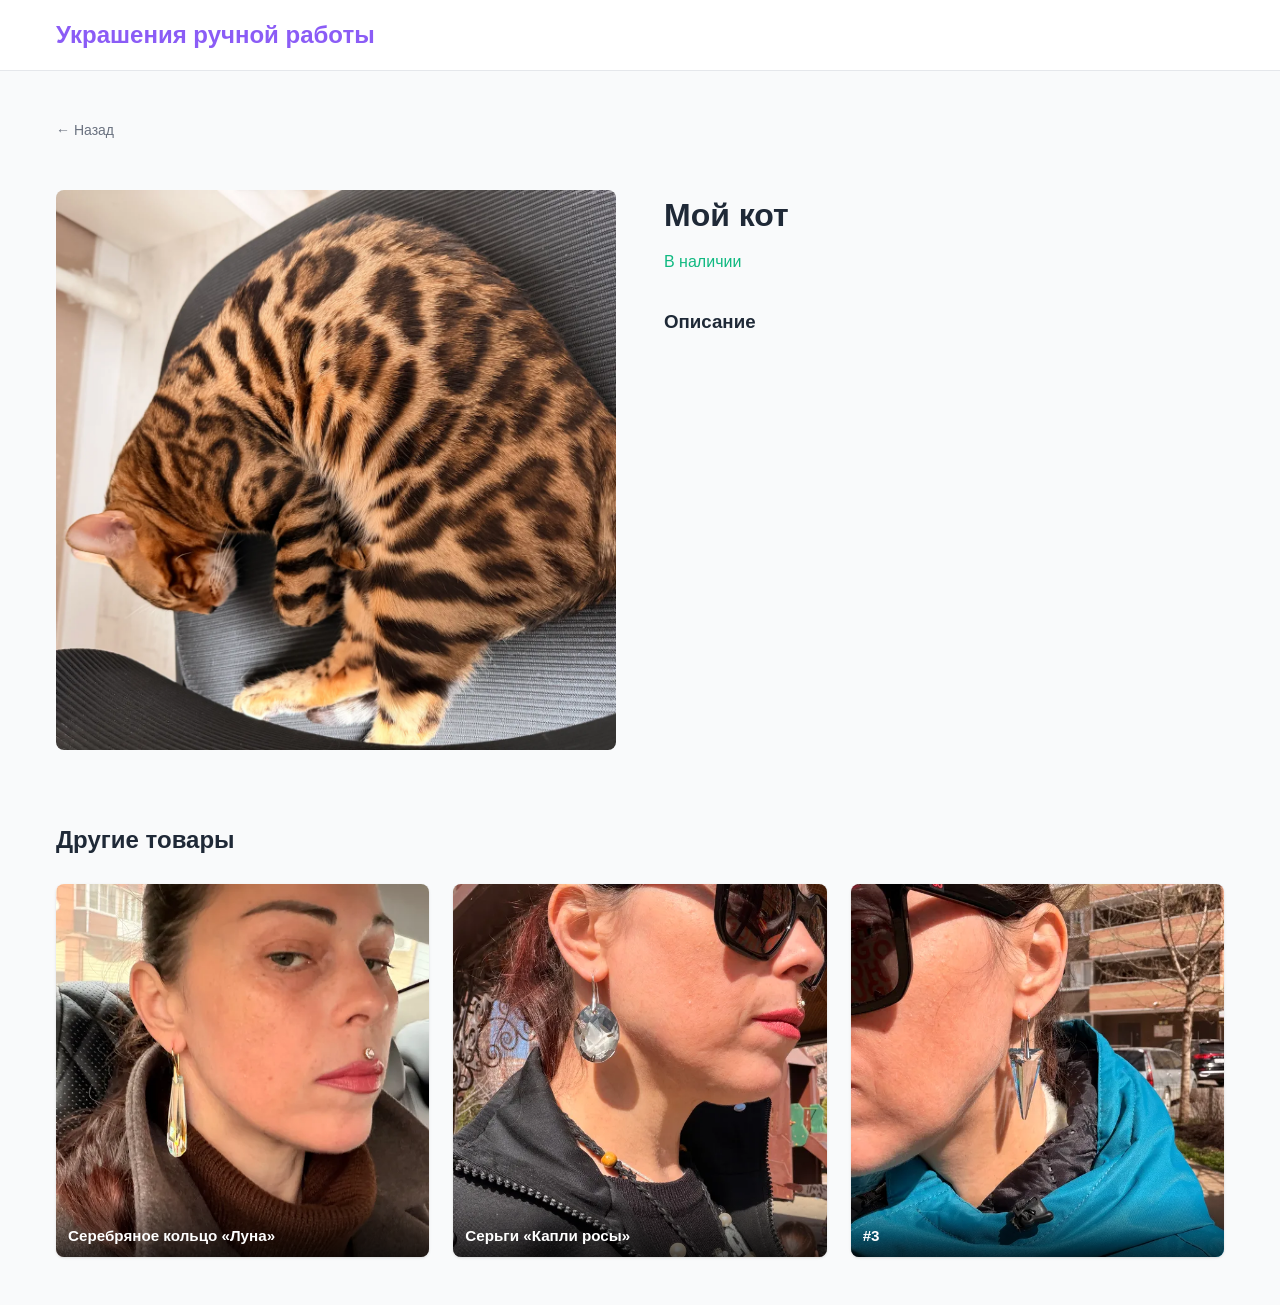
==== c/moj-kot.html @ d9feb068 "Update site" ====
<!DOCTYPE html>
<html lang="ru">
<head>
  <meta charset="UTF-8">
  <meta name="viewport" content="width=device-width, initial-scale=1.0">
  <title>Мой кот</title>
  <link rel="stylesheet" href="../css/style.css">
</head>
<body>
  <header class="site-header">
    <div class="container header-container">
      <a href="../index.html" class="logo">Украшения ручной работы</a>
    </div>
  </header>

  <main class="container">
    <nav class="breadcrumb">
      <a href="../index.html">← Назад</a>
    </nav>

    <div class="product-detail">
      <div class="product-gallery">
        
          <div class="main-image">
            <picture>
              <source
                type="image/webp"
                srcset="../uploads/1774268122673-7hixgzygre5-medium.webp 600w, ../uploads/1774268122673-7hixgzygre5-large.webp 1200w"
                sizes="(max-width: 768px) 100vw, 50vw">
              <img src="../uploads/1774268122673-7hixgzygre5-large.webp" alt="Мой кот" id="mainImage">
            </picture>
          </div>
          
        
      </div>

      <div class="product-info-detail">
        <h1>Мой кот</h1>

        

        
          <p class="in-stock-notice">В наличии</p>
        

        <div class="product-description">
          <h3>Описание</h3>
          <p></p>
        </div>
      </div>
    </div>

    
      <section class="related-products">
        <h2>Другие товары</h2>
        <div class="product-grid">
          
            <div class="product-card">
  <div class="product-image-wrapper">
    <a href="serebryanoe-kolco-luna.html" class="product-image">
      
        
        <picture>
          <source
            type="image/webp"
            srcset="../uploads/1774260838605-kfwz9uoxla-thumb.webp 300w, ../uploads/1774260838605-kfwz9uoxla-medium.webp 600w"
            sizes="(max-width: 480px) 100vw, (max-width: 768px) 50vw, 33vw">
          <img src="../uploads/1774260838605-kfwz9uoxla-medium.webp" alt="Серебряное кольцо «Луна»" loading="lazy">
        </picture>
      
      <div class="product-overlay">
        <span class="product-overlay-name">Серебряное кольцо «Луна»</span>
        
      </div>
    </a>
    
  </div>
</div>

          
            <div class="product-card">
  <div class="product-image-wrapper">
    <a href="sergi-kapli-rosy.html" class="product-image">
      
        
        <picture>
          <source
            type="image/webp"
            srcset="../uploads/1774260901637-pvfjfd7wf6q-thumb.webp 300w, ../uploads/1774260901637-pvfjfd7wf6q-medium.webp 600w"
            sizes="(max-width: 480px) 100vw, (max-width: 768px) 50vw, 33vw">
          <img src="../uploads/1774260901637-pvfjfd7wf6q-medium.webp" alt="Серьги «Капли росы»" loading="lazy">
        </picture>
      
      <div class="product-overlay">
        <span class="product-overlay-name">Серьги «Капли росы»</span>
        
      </div>
    </a>
    
  </div>
</div>

          
            <div class="product-card">
  <div class="product-image-wrapper">
    <a href="product-3.html" class="product-image">
      
        
        <picture>
          <source
            type="image/webp"
            srcset="../uploads/1774268077307-n5m4ckhvtsq-thumb.webp 300w, ../uploads/1774268077307-n5m4ckhvtsq-medium.webp 600w"
            sizes="(max-width: 480px) 100vw, (max-width: 768px) 50vw, 33vw">
          <img src="../uploads/1774268077307-n5m4ckhvtsq-medium.webp" alt="Товар #3" loading="lazy">
        </picture>
      
      <div class="product-overlay">
        <span class="product-overlay-name">#3</span>
        
      </div>
    </a>
    
  </div>
</div>

          
        </div>
      </section>
    
  </main>

  <script src="../js/main.js"></script>
</body>
</html>
---- css/style.css ----
/* Reset and Base */
*, *::before, *::after {
  box-sizing: border-box;
  margin: 0;
  padding: 0;
}

:root {
  --color-primary: #8b5cf6;
  --color-primary-dark: #7c3aed;
  --color-secondary: #6b7280;
  --color-success: #10b981;
  --color-warning: #f59e0b;
  --color-danger: #ef4444;
  --color-info: #3b82f6;
  --color-text: #1f2937;
  --color-text-light: #6b7280;
  --color-bg: #f9fafb;
  --color-white: #ffffff;
  --color-border: #e5e7eb;
  --shadow-sm: 0 1px 2px 0 rgb(0 0 0 / 0.05);
  --shadow: 0 1px 3px 0 rgb(0 0 0 / 0.1), 0 1px 2px -1px rgb(0 0 0 / 0.1);
  --shadow-lg: 0 10px 15px -3px rgb(0 0 0 / 0.1), 0 4px 6px -4px rgb(0 0 0 / 0.1);
  --radius: 8px;
}

body {
  font-family: -apple-system, BlinkMacSystemFont, 'Segoe UI', Roboto, Oxygen, Ubuntu, sans-serif;
  line-height: 1.6;
  color: var(--color-text);
  background: var(--color-bg);
}

a {
  color: var(--color-primary);
  text-decoration: none;
}

a:hover {
  color: var(--color-primary-dark);
}

img {
  max-width: 100%;
  height: auto;
}

/* Container */
.container {
  max-width: 1200px;
  margin: 0 auto;
  padding: 0 1rem;
}

main.container {
  padding-top: 2rem;
}

/* Header */
.site-header {
  background: var(--color-white);
  border-bottom: 1px solid var(--color-border);
  padding: 1rem 0;
  position: sticky;
  top: 0;
  z-index: 100;
}

.header-container {
  display: flex;
  align-items: center;
  justify-content: space-between;
  gap: 2rem;
  flex-wrap: wrap;
}

.logo {
  font-size: 1.5rem;
  font-weight: 700;
  color: var(--color-primary);
}

.main-nav {
  display: flex;
  gap: 1.5rem;
  align-items: center;
}

.main-nav a {
  color: var(--color-text);
  font-weight: 500;
}

.main-nav a:hover {
  color: var(--color-primary);
}

.dropdown {
  position: relative;
}

.dropdown-toggle {
  cursor: pointer;
  font-weight: 500;
}

.dropdown-menu {
  display: none;
  position: absolute;
  top: 100%;
  left: 0;
  background: var(--color-white);
  border: 1px solid var(--color-border);
  border-radius: var(--radius);
  box-shadow: var(--shadow-lg);
  min-width: 180px;
  padding: 0.5rem 0;
  z-index: 50;
}

.dropdown:hover .dropdown-menu {
  display: block;
}

.dropdown-menu a {
  display: block;
  padding: 0.5rem 1rem;
  color: var(--color-text);
}

.dropdown-menu a:hover {
  background: var(--color-bg);
}

.search-form {
  display: flex;
  gap: 0.5rem;
}

.search-form input {
  padding: 0.5rem 1rem;
  border: 1px solid var(--color-border);
  border-radius: var(--radius);
  width: 200px;
}

.search-form button {
  padding: 0.5rem 1rem;
  background: var(--color-primary);
  color: white;
  border: none;
  border-radius: var(--radius);
  cursor: pointer;
}

.search-form button:hover {
  background: var(--color-primary-dark);
}

/* Footer */
.site-footer {
  background: var(--color-text);
  color: var(--color-white);
  padding: 3rem 0 1rem;
  margin-top: 4rem;
}

.footer-content {
  display: grid;
  grid-template-columns: repeat(auto-fit, minmax(200px, 1fr));
  gap: 2rem;
  margin-bottom: 2rem;
}

.footer-section h3,
.footer-section h4 {
  margin-bottom: 1rem;
}

.footer-section ul {
  list-style: none;
}

.footer-section li {
  margin-bottom: 0.5rem;
}

.footer-section a {
  color: var(--color-border);
}

.footer-section a:hover {
  color: var(--color-white);
}

.footer-bottom {
  border-top: 1px solid rgba(255, 255, 255, 0.1);
  padding-top: 1rem;
  text-align: center;
  color: var(--color-text-light);
}

/* Hero */
.hero {
  text-align: center;
  padding: 4rem 2rem;
  background: linear-gradient(135deg, var(--color-primary) 0%, var(--color-primary-dark) 100%);
  color: white;
  border-radius: var(--radius);
  margin: 2rem 0;
}

.hero h1 {
  font-size: 2.5rem;
  margin-bottom: 1rem;
}

.hero p {
  font-size: 1.25rem;
  margin-bottom: 2rem;
  opacity: 0.9;
}

/* Buttons */
.btn {
  display: inline-block;
  padding: 0.75rem 1.5rem;
  border: none;
  border-radius: var(--radius);
  font-weight: 500;
  cursor: pointer;
  text-align: center;
  transition: all 0.2s;
}

.btn-primary {
  background: var(--color-primary);
  color: white;
}

.btn-primary:hover {
  background: var(--color-primary-dark);
  color: white;
}

.btn-secondary {
  background: var(--color-secondary);
  color: white;
}

.btn-secondary:hover {
  background: #4b5563;
  color: white;
}

.btn-danger {
  background: var(--color-danger);
  color: white;
}

.btn-danger:hover {
  background: #dc2626;
  color: white;
}

.btn-sm {
  padding: 0.375rem 0.75rem;
  font-size: 0.875rem;
}

.btn-block {
  display: block;
  width: 100%;
}

/* Product Grid */
.product-grid {
  display: grid;
  grid-template-columns: repeat(3, 1fr);
  gap: 1.5rem;
}

@media (max-width: 768px) {
  .product-grid {
    grid-template-columns: repeat(2, 1fr);
    gap: 1rem;
  }
}

@media (max-width: 480px) {
  .product-grid {
    grid-template-columns: 1fr;
  }
}

.product-card {
  background: var(--color-white);
  border-radius: var(--radius);
  overflow: hidden;
  box-shadow: var(--shadow);
  transition: transform 0.2s, box-shadow 0.2s;
}

.product-card:hover {
  transform: translateY(-4px);
  box-shadow: var(--shadow-lg);
}

.product-image-wrapper {
  position: relative;
}

.edit-overlay {
  position: absolute;
  top: 0.5rem;
  right: 0.5rem;
  padding: 0.25rem 0.5rem;
  background: rgba(0, 0, 0, 0.6);
  color: white;
  border-radius: 0.25rem;
  font-size: 0.875rem;
  opacity: 0.5;
  transition: opacity 0.2s;
  z-index: 1;
  text-decoration: none;
}

.edit-overlay:hover {
  opacity: 1;
  background: var(--color-primary);
}

.product-image {
  position: relative;
  display: block;
  line-height: 0;
}

.product-image img,
.product-image .placeholder-image {
  width: 100%;
  aspect-ratio: 1;
  object-fit: cover;
  display: block;
}

.placeholder-image {
  display: flex;
  align-items: center;
  justify-content: center;
  background: var(--color-bg);
  color: var(--color-text-light);
  font-size: 0.875rem;
}

.placeholder-image.large {
  height: 400px;
}

.product-overlay {
  position: absolute;
  bottom: 0;
  left: 0;
  right: 0;
  padding: 2rem 0.75rem 0.75rem;
  background: linear-gradient(transparent, rgba(0, 0, 0, 0.7));
  display: flex;
  justify-content: space-between;
  align-items: flex-end;
  gap: 0.5rem;
}

.product-overlay-name {
  color: white;
  font-weight: 600;
  font-size: 0.95rem;
  line-height: 1.2;
}

.product-overlay-price {
  color: white;
  font-weight: 700;
  font-size: 1.1rem;
  white-space: nowrap;
}

.out-of-stock {
  display: inline-block;
  padding: 0.25rem 0.5rem;
  background: var(--color-warning);
  color: white;
  font-size: 0.75rem;
  border-radius: 4px;
  margin-top: 0.5rem;
}

/* Categories */
.category-grid {
  display: grid;
  grid-template-columns: repeat(auto-fill, minmax(200px, 1fr));
  gap: 1rem;
}

.category-card {
  display: block;
  padding: 1.5rem;
  background: var(--color-white);
  border: 1px solid var(--color-border);
  border-radius: var(--radius);
  text-align: center;
  transition: all 0.2s;
}

.category-card:hover {
  border-color: var(--color-primary);
  box-shadow: var(--shadow);
}

.category-card h3 {
  color: var(--color-text);
  margin-bottom: 0.5rem;
}

.category-card p {
  color: var(--color-text-light);
  font-size: 0.875rem;
}

/* Sections */
.featured-section,
.categories-section,
.related-products {
  margin: 3rem 0;
}

.featured-section h2,
.categories-section h2,
.related-products h2 {
  margin-bottom: 1.5rem;
}

.section-footer {
  margin-top: 2rem;
  text-align: center;
}

/* Catalog Layout */
.catalog-layout {
  display: grid;
  grid-template-columns: 220px 1fr;
  gap: 2rem;
  margin-top: 2rem;
}

.catalog-sidebar h3 {
  margin-bottom: 1rem;
}

.category-list {
  list-style: none;
}

.category-list li {
  margin-bottom: 0.5rem;
}

.category-list a {
  display: block;
  padding: 0.5rem;
  color: var(--color-text);
  border-radius: 4px;
}

.category-list a:hover,
.category-list a.active {
  background: var(--color-primary);
  color: white;
}

/* Page Header */
.page-header {
  margin: 2rem 0;
}

.page-header h1 {
  margin-bottom: 0.5rem;
}

.page-header p {
  color: var(--color-text-light);
}

/* Breadcrumb */
.breadcrumb {
  padding: 1rem 0;
  font-size: 0.875rem;
  color: var(--color-text-light);
}

.breadcrumb a {
  color: var(--color-text-light);
}

.breadcrumb a:hover {
  color: var(--color-primary);
}

/* Product Detail */
.product-detail {
  display: grid;
  grid-template-columns: 1fr 1fr;
  gap: 3rem;
  margin: 2rem 0;
}

.product-gallery .main-image {
  margin-bottom: 1rem;
}

.product-gallery .main-image img {
  width: 100%;
  aspect-ratio: 1;
  object-fit: cover;
  border-radius: var(--radius);
}

.thumbnail-list {
  display: flex;
  gap: 0.5rem;
}

.thumbnail {
  width: 200px;
  aspect-ratio: 1;
  object-fit: cover;
  border-radius: 4px;
  cursor: pointer;
  border: 2px solid transparent;
}

.thumbnail.active,
.thumbnail:hover {
  border-color: var(--color-primary);
}

.product-info-detail h1 {
  font-size: 2rem;
  margin-bottom: 0.5rem;
}

.product-category-badge {
  display: inline-block;
  padding: 0.25rem 0.75rem;
  background: var(--color-bg);
  border-radius: 999px;
  font-size: 0.875rem;
  margin-bottom: 1rem;
}

.product-category-badge a {
  color: var(--color-text);
}

.product-price-large {
  font-size: 2rem;
  font-weight: 700;
  color: var(--color-primary);
  margin-bottom: 1rem;
}

.in-stock-notice {
  color: var(--color-success);
  font-weight: 500;
}

.out-of-stock-notice {
  color: var(--color-danger);
  font-weight: 500;
}

.product-description {
  margin-top: 2rem;
}

.product-description h3 {
  margin-bottom: 0.5rem;
}

/* Empty State */
.empty-state,
.empty-message {
  text-align: center;
  padding: 3rem;
  color: var(--color-text-light);
}

/* Error Page */
.error-page {
  text-align: center;
  padding: 4rem 2rem;
}

.error-page h1 {
  font-size: 6rem;
  color: var(--color-primary);
  margin-bottom: 1rem;
}

.error-page p {
  font-size: 1.5rem;
  margin-bottom: 2rem;
  color: var(--color-text-light);
}

/* Responsive */
@media (max-width: 768px) {
  .header-container {
    flex-direction: column;
    gap: 1rem;
  }

  .catalog-layout {
    grid-template-columns: 1fr;
  }

  .catalog-sidebar {
    order: 2;
  }

  .product-detail {
    grid-template-columns: 1fr;
  }

  .hero h1 {
    font-size: 1.75rem;
  }
}

/* Modal */
.modal {
  display: none;
  position: fixed;
  inset: 0;
  background: rgba(0, 0, 0, 0.5);
  z-index: 1000;
  overflow-y: auto;
  padding: 2rem;
}

.modal.active {
  display: flex;
  align-items: flex-start;
  justify-content: center;
}

.modal-content {
  background: var(--color-white);
  border-radius: var(--radius);
  width: 100%;
  max-width: 600px;
  position: relative;
  margin-top: 2rem;
}

.modal-close {
  position: absolute;
  top: 0.5rem;
  right: 0.5rem;
  width: 2rem;
  height: 2rem;
  border: none;
  background: none;
  font-size: 1.5rem;
  cursor: pointer;
  color: var(--color-text-light);
  z-index: 1;
}

.modal-close:hover {
  color: var(--color-text);
}

#modal-body {
  padding: 1.5rem;
}

#modal-body h1 {
  font-size: 1.25rem;
  margin-bottom: 1.5rem;
}

#modal-body .form-group {
  margin-bottom: 1rem;
}

#modal-body .form-group label {
  display: block;
  margin-bottom: 0.25rem;
  font-weight: 500;
  font-size: 0.875rem;
}

#modal-body .form-group input[type="text"],
#modal-body .form-group input[type="number"],
#modal-body .form-group textarea {
  width: 100%;
  padding: 0.5rem;
  border: 1px solid var(--color-border);
  border-radius: var(--radius);
  font-size: 0.875rem;
}

#modal-body .form-group input:focus,
#modal-body .form-group textarea:focus {
  outline: none;
  border-color: var(--color-primary);
}

#modal-body .checkbox-group label {
  display: flex;
  align-items: center;
  gap: 0.5rem;
  cursor: pointer;
}

#modal-body .image-preview-grid {
  display: grid;
  grid-template-columns: repeat(4, 1fr);
  gap: 0.5rem;
}

#modal-body .image-preview-item {
  position: relative;
  border: 1px solid var(--color-border);
  border-radius: var(--radius);
  overflow: hidden;
}

#modal-body .image-preview-item img {
  width: 100%;
  aspect-ratio: 1;
  object-fit: cover;
  display: block;
}

#modal-body .image-preview-item .main-badge {
  position: absolute;
  top: 0.25rem;
  left: 0.25rem;
  background: var(--color-primary);
  color: white;
  font-size: 0.6rem;
  padding: 0.1rem 0.25rem;
  border-radius: 3px;
}

#modal-body .image-preview-item .image-actions {
  position: absolute;
  bottom: 0.25rem;
  left: 0;
  right: 0;
  display: flex;
  justify-content: center;
  gap: 0.25rem;
}

#modal-body .image-preview-item .image-actions .btn {
  font-size: 0.6rem;
  padding: 0.15rem 0.3rem;
}

#modal-body .form-actions {
  margin-top: 1.5rem;
  display: flex;
  gap: 0.5rem;
}

#modal-body .alert-error {
  background: #fee2e2;
  color: #991b1b;
  padding: 0.75rem;
  border-radius: var(--radius);
  margin-bottom: 1rem;
  font-size: 0.875rem;
}
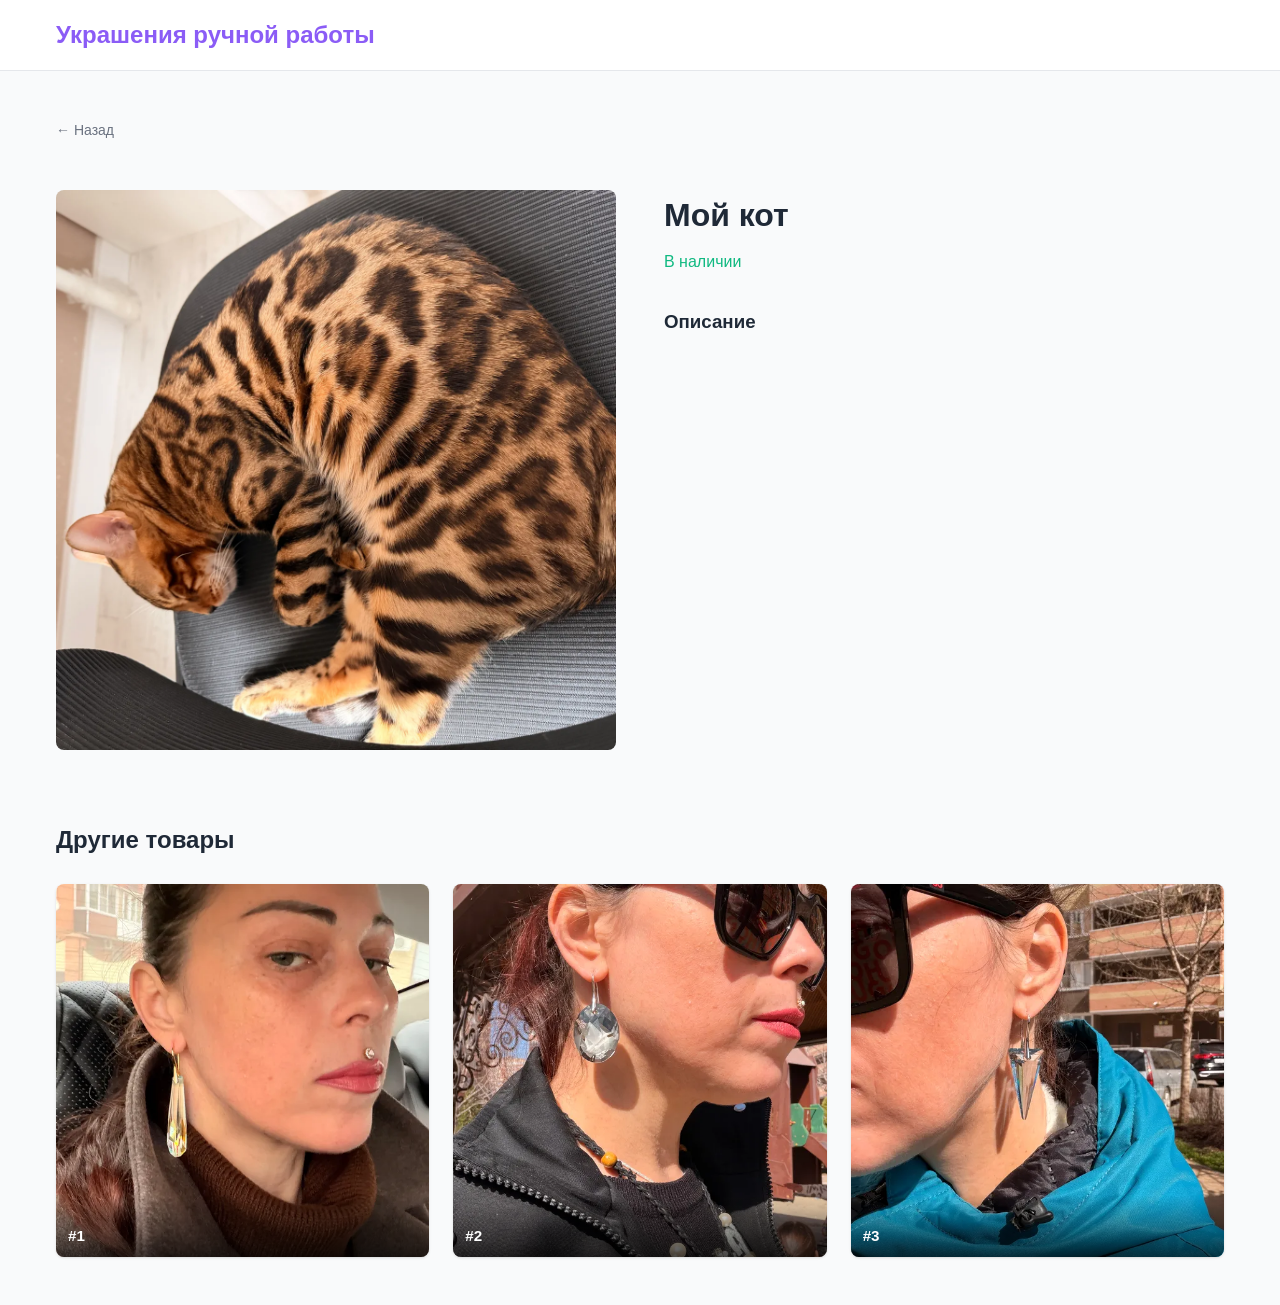
==== commit 98109389: "Update site" ====
--- a/c/moj-kot.html
+++ b/c/moj-kot.html
@@ -57,7 +57,7 @@
           
             <div class="product-card">
   <div class="product-image-wrapper">
-    <a href="serebryanoe-kolco-luna.html" class="product-image">
+    <a href="product-1.html" class="product-image">
       
         
         <picture>
@@ -65,11 +65,11 @@
             type="image/webp"
             srcset="../uploads/1774260838605-kfwz9uoxla-thumb.webp 300w, ../uploads/1774260838605-kfwz9uoxla-medium.webp 600w"
             sizes="(max-width: 480px) 100vw, (max-width: 768px) 50vw, 33vw">
-          <img src="../uploads/1774260838605-kfwz9uoxla-medium.webp" alt="Серебряное кольцо «Луна»" loading="lazy">
+          <img src="../uploads/1774260838605-kfwz9uoxla-medium.webp" alt="Товар #1" loading="lazy">
         </picture>
       
       <div class="product-overlay">
-        <span class="product-overlay-name">Серебряное кольцо «Луна»</span>
+        <span class="product-overlay-name">#1</span>
         
       </div>
     </a>
@@ -80,7 +80,7 @@
           
             <div class="product-card">
   <div class="product-image-wrapper">
-    <a href="sergi-kapli-rosy.html" class="product-image">
+    <a href="product-2.html" class="product-image">
       
         
         <picture>
@@ -88,11 +88,11 @@
             type="image/webp"
             srcset="../uploads/1774260901637-pvfjfd7wf6q-thumb.webp 300w, ../uploads/1774260901637-pvfjfd7wf6q-medium.webp 600w"
             sizes="(max-width: 480px) 100vw, (max-width: 768px) 50vw, 33vw">
-          <img src="../uploads/1774260901637-pvfjfd7wf6q-medium.webp" alt="Серьги «Капли росы»" loading="lazy">
+          <img src="../uploads/1774260901637-pvfjfd7wf6q-medium.webp" alt="Товар #2" loading="lazy">
         </picture>
       
       <div class="product-overlay">
-        <span class="product-overlay-name">Серьги «Капли росы»</span>
+        <span class="product-overlay-name">#2</span>
         
       </div>
     </a>
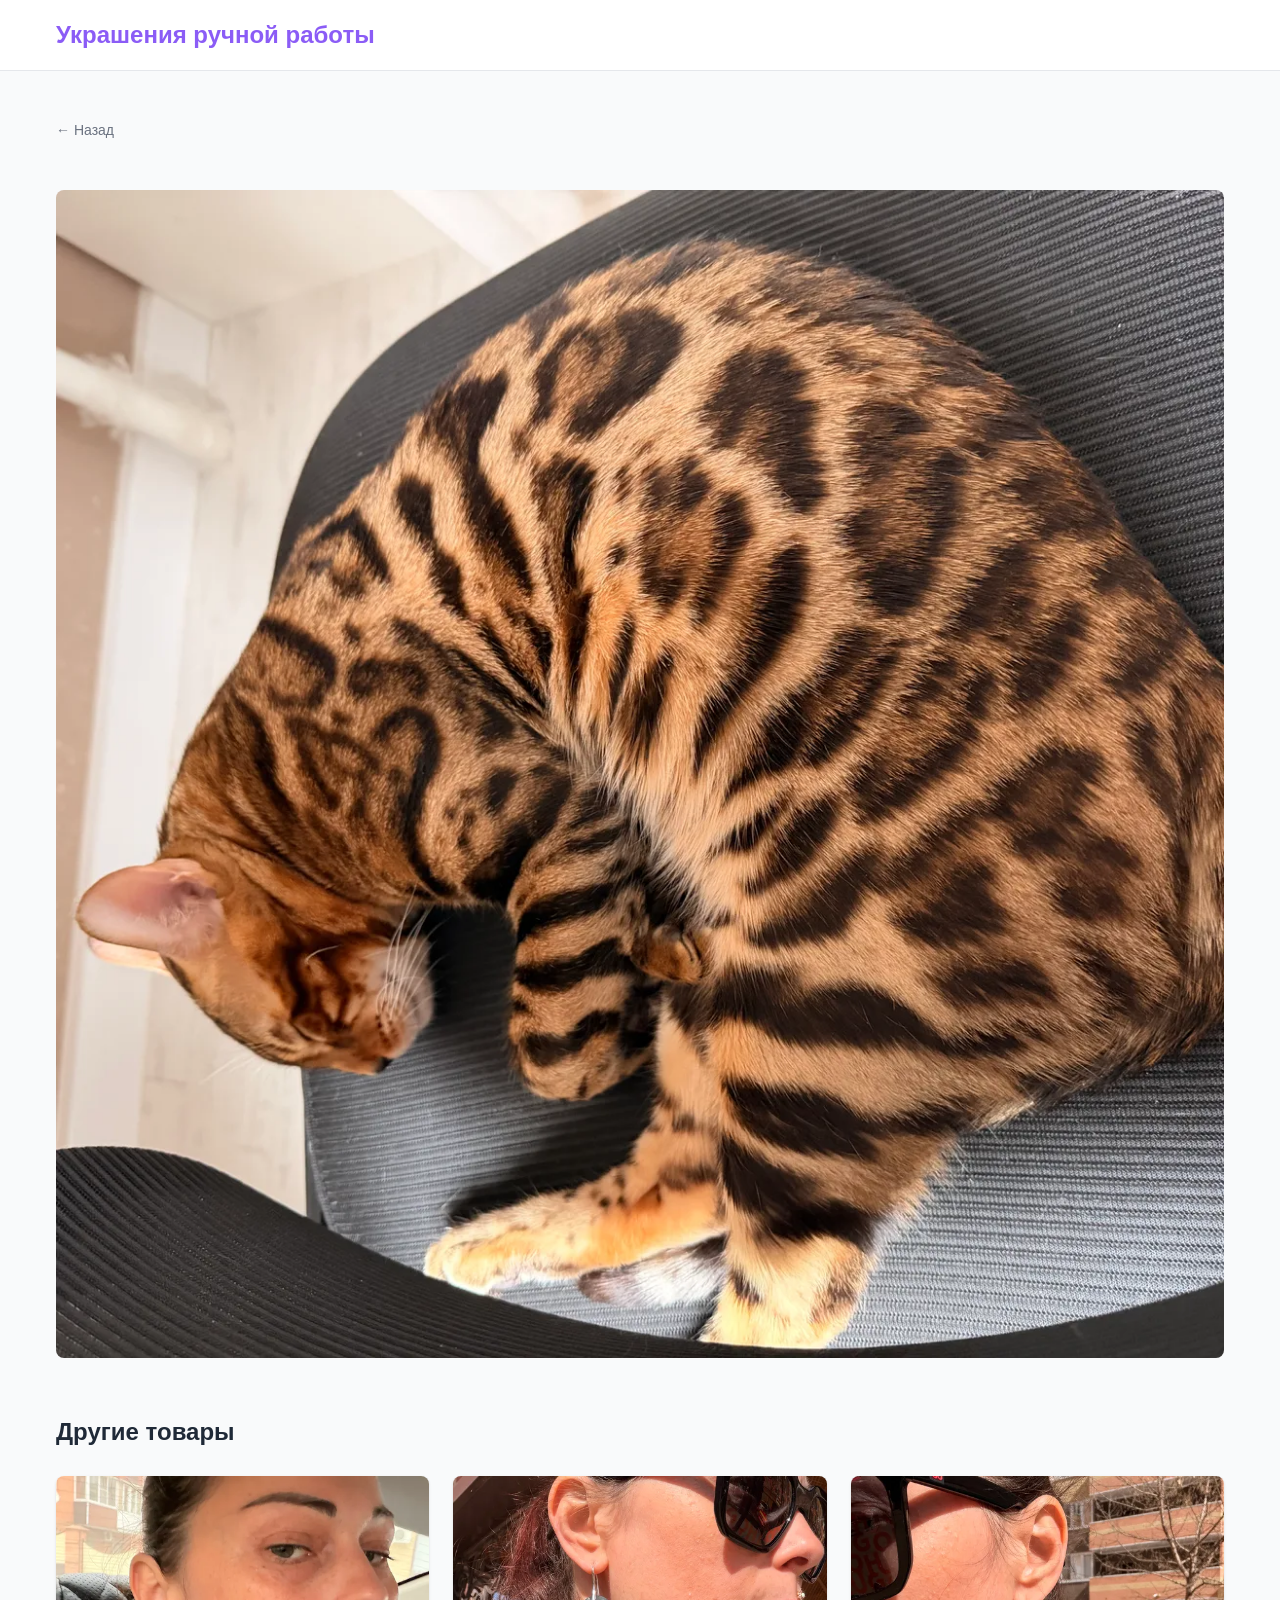
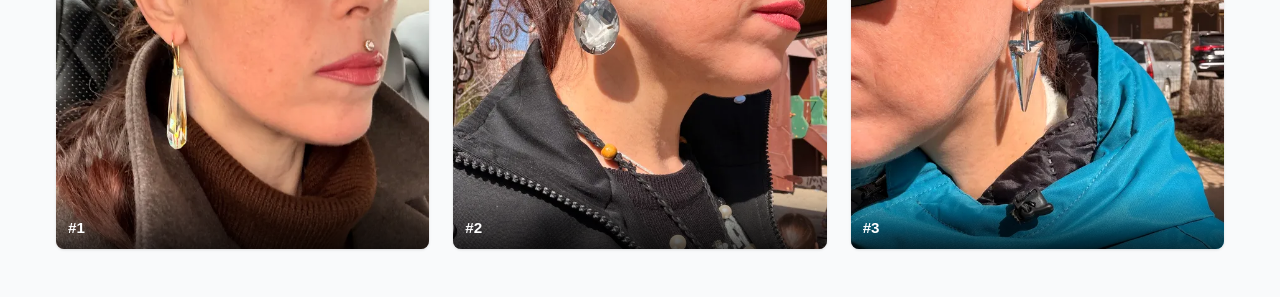
==== commit f474bbc7: "Update site" ====
--- a/c/moj-kot.html
+++ b/c/moj-kot.html
@@ -18,36 +18,23 @@
       <a href="../index.html">← Назад</a>
     </nav>
 
-    <div class="product-detail">
-      <div class="product-gallery">
+    <div class="product-detail-full">
+      
+        <div class="main-image-full">
+          <picture>
+            <source
+              type="image/webp"
+              srcset="../uploads/1774268122673-7hixgzygre5-medium.webp 600w, ../uploads/1774268122673-7hixgzygre5-large.webp 1200w"
+              sizes="100vw">
+            <img src="../uploads/1774268122673-7hixgzygre5-large.webp" alt="Мой кот" id="mainImage">
+          </picture>
+        </div>
         
-          <div class="main-image">
-            <picture>
-              <source
-                type="image/webp"
-                srcset="../uploads/1774268122673-7hixgzygre5-medium.webp 600w, ../uploads/1774268122673-7hixgzygre5-large.webp 1200w"
-                sizes="(max-width: 768px) 100vw, 50vw">
-              <img src="../uploads/1774268122673-7hixgzygre5-large.webp" alt="Мой кот" id="mainImage">
-            </picture>
-          </div>
-          
-        
-      </div>
+      
 
-      <div class="product-info-detail">
-        <h1>Мой кот</h1>
+      
 
-        
-
-        
-          <p class="in-stock-notice">В наличии</p>
-        
-
-        <div class="product-description">
-          <h3>Описание</h3>
-          <p></p>
-        </div>
-      </div>
+      
     </div>
 
     
--- a/css/style.css
+++ b/css/style.css
@@ -506,21 +506,16 @@
 }
 
 /* Product Detail */
-.product-detail {
-  display: grid;
-  grid-template-columns: 1fr 1fr;
-  gap: 3rem;
+.product-detail-full {
   margin: 2rem 0;
 }
 
-.product-gallery .main-image {
-  margin-bottom: 1rem;
-}
-
-.product-gallery .main-image img {
+.main-image-full {
+  margin-bottom: 1rem;
+}
+
+.main-image-full img {
   width: 100%;
-  aspect-ratio: 1;
-  object-fit: cover;
   border-radius: var(--radius);
 }
 
@@ -627,9 +622,6 @@
     order: 2;
   }
 
-  .product-detail {
-    grid-template-columns: 1fr;
-  }
 
   .hero h1 {
     font-size: 1.75rem;
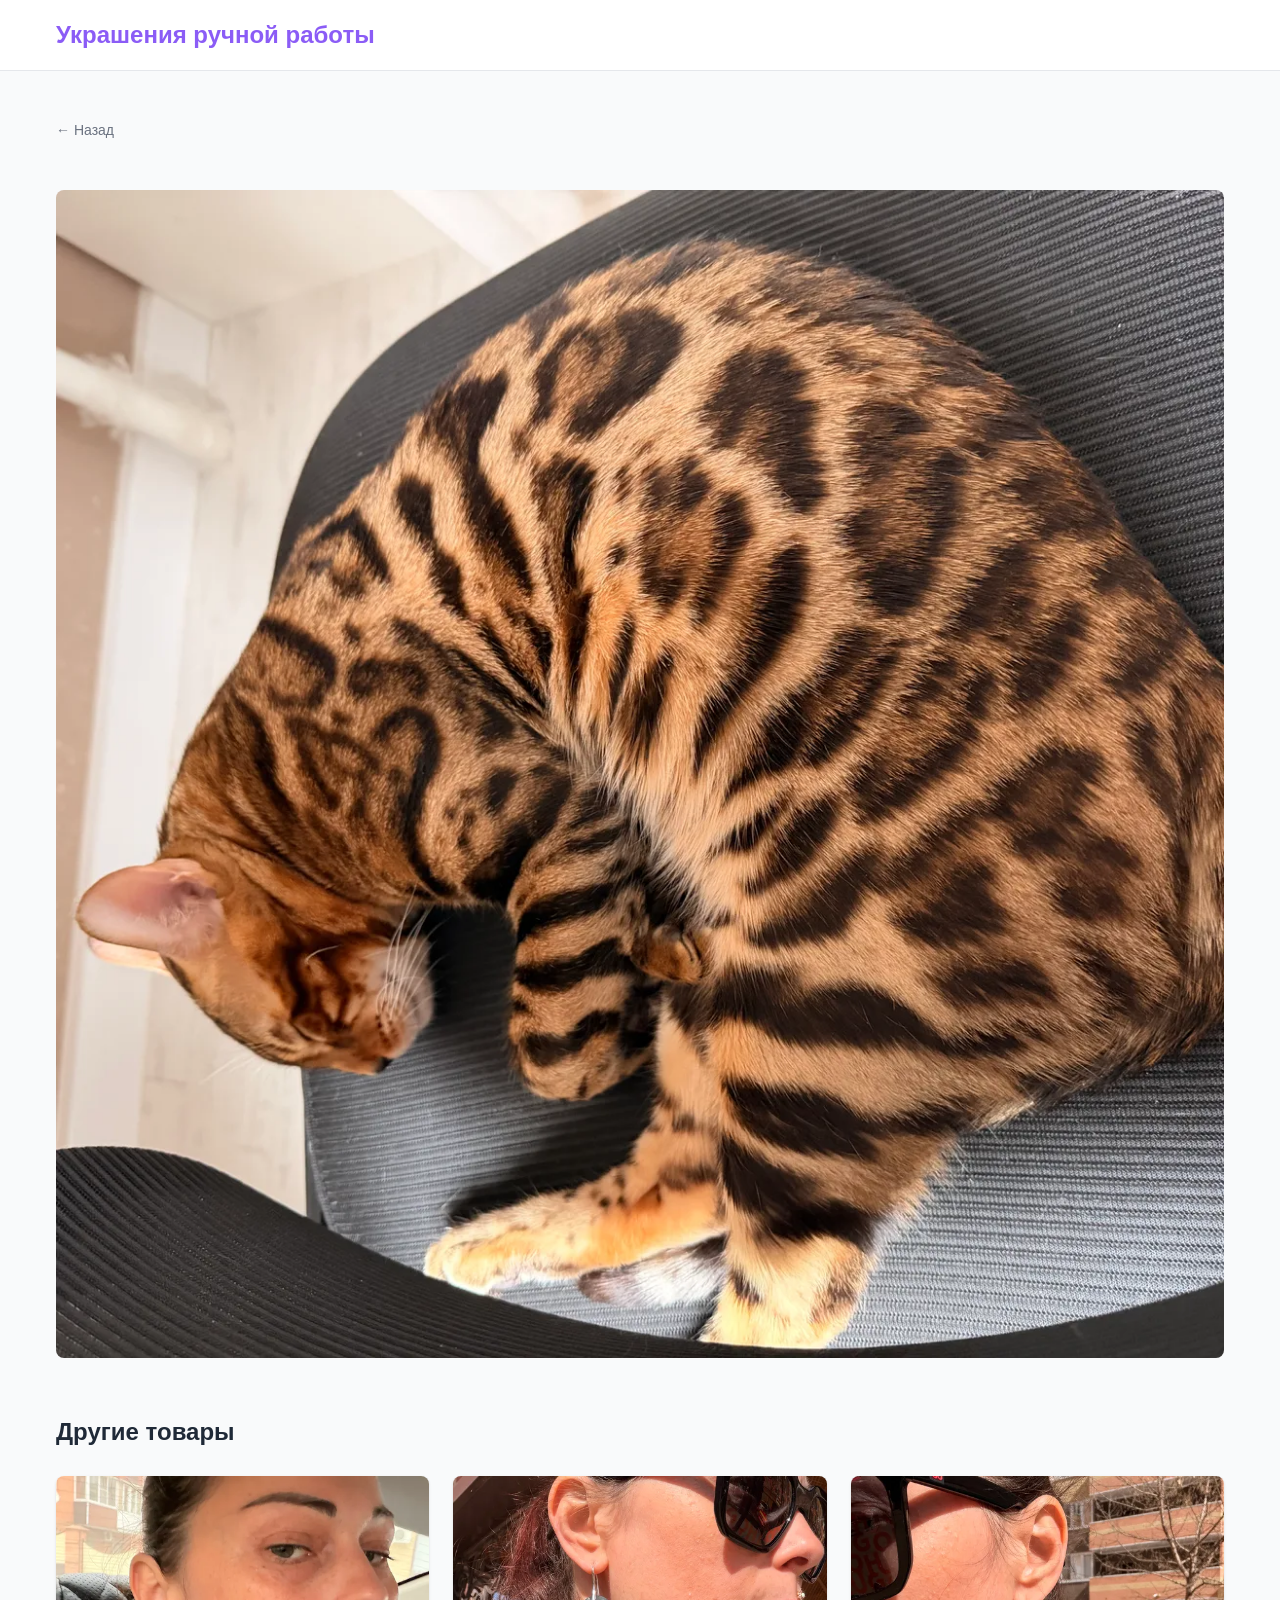
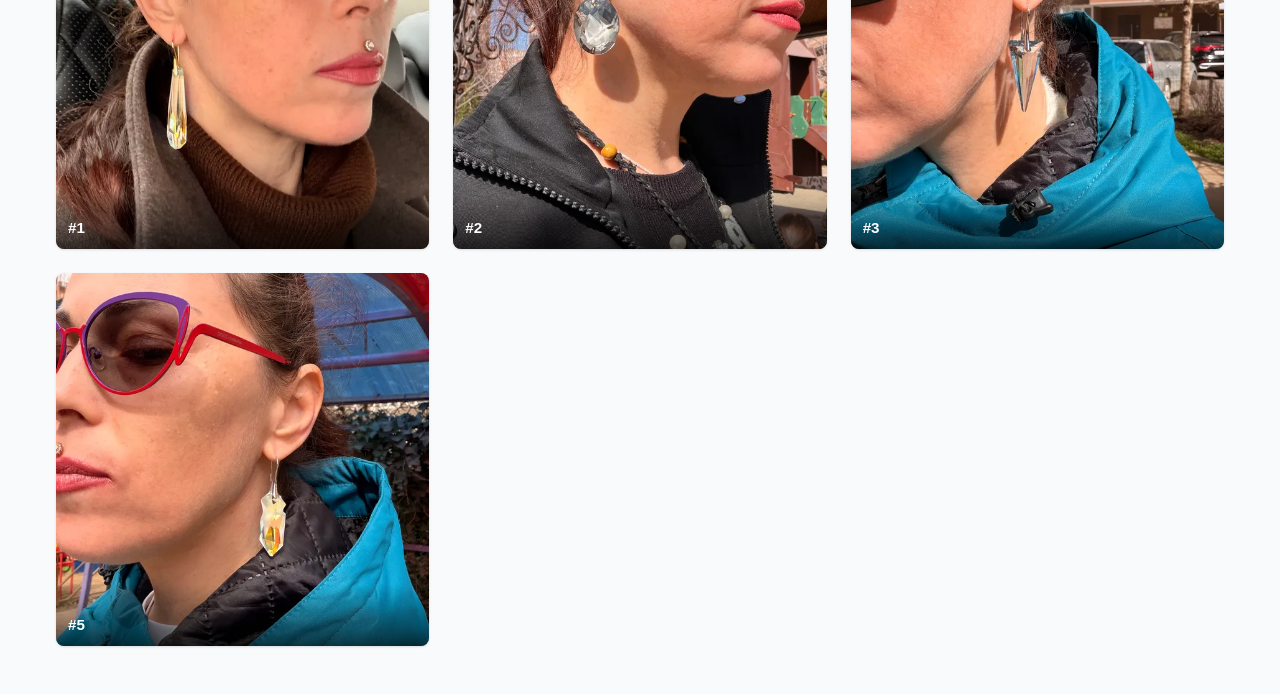
==== commit 0071935f: "Update site" ====
--- a/c/moj-kot.html
+++ b/c/moj-kot.html
@@ -20,16 +20,18 @@
 
     <div class="product-detail-full">
       
-        <div class="main-image-full">
-          <picture>
-            <source
-              type="image/webp"
-              srcset="../uploads/1774268122673-7hixgzygre5-medium.webp 600w, ../uploads/1774268122673-7hixgzygre5-large.webp 1200w"
-              sizes="100vw">
-            <img src="../uploads/1774268122673-7hixgzygre5-large.webp" alt="Мой кот" id="mainImage">
-          </picture>
+        <div class="product-gallery-layout">
+          <div class="main-image-full">
+            <picture>
+              <source
+                type="image/webp"
+                srcset="../uploads/1774268122673-7hixgzygre5-medium.webp 600w, ../uploads/1774268122673-7hixgzygre5-large.webp 1200w"
+                sizes="100vw">
+              <img src="../uploads/1774268122673-7hixgzygre5-large.webp" alt="Мой кот" id="mainImage">
+            </picture>
+          </div>
+          
         </div>
-        
       
 
       
@@ -111,6 +113,29 @@
 </div>
 
           
+            <div class="product-card">
+  <div class="product-image-wrapper">
+    <a href="product-5.html" class="product-image">
+      
+        
+        <picture>
+          <source
+            type="image/webp"
+            srcset="../uploads/1774683590539-z7mvp5no8m-thumb.webp 300w, ../uploads/1774683590539-z7mvp5no8m-medium.webp 600w"
+            sizes="(max-width: 480px) 100vw, (max-width: 768px) 50vw, 33vw">
+          <img src="../uploads/1774683590539-z7mvp5no8m-medium.webp" alt="Товар #5" loading="lazy">
+        </picture>
+      
+      <div class="product-overlay">
+        <span class="product-overlay-name">#5</span>
+        
+      </div>
+    </a>
+    
+  </div>
+</div>
+
+          
         </div>
       </section>
     
--- a/css/style.css
+++ b/css/style.css
@@ -510,7 +510,7 @@
   margin: 2rem 0;
 }
 
-.main-image-full {
+.product-gallery-layout {
   margin-bottom: 1rem;
 }
 
@@ -522,6 +522,29 @@
 .thumbnail-list {
   display: flex;
   gap: 0.5rem;
+  margin-top: 0.5rem;
+}
+
+@media (min-width: 769px) {
+  .product-gallery-layout {
+    display: flex;
+    gap: 0.75rem;
+  }
+
+  .main-image-full {
+    flex: 1;
+    min-width: 0;
+  }
+
+  .thumbnail-list {
+    flex-direction: column;
+    margin-top: 0;
+    overflow-y: auto;
+  }
+
+  .thumbnail-list .thumbnail {
+    width: 120px;
+  }
 }
 
 .thumbnail {
